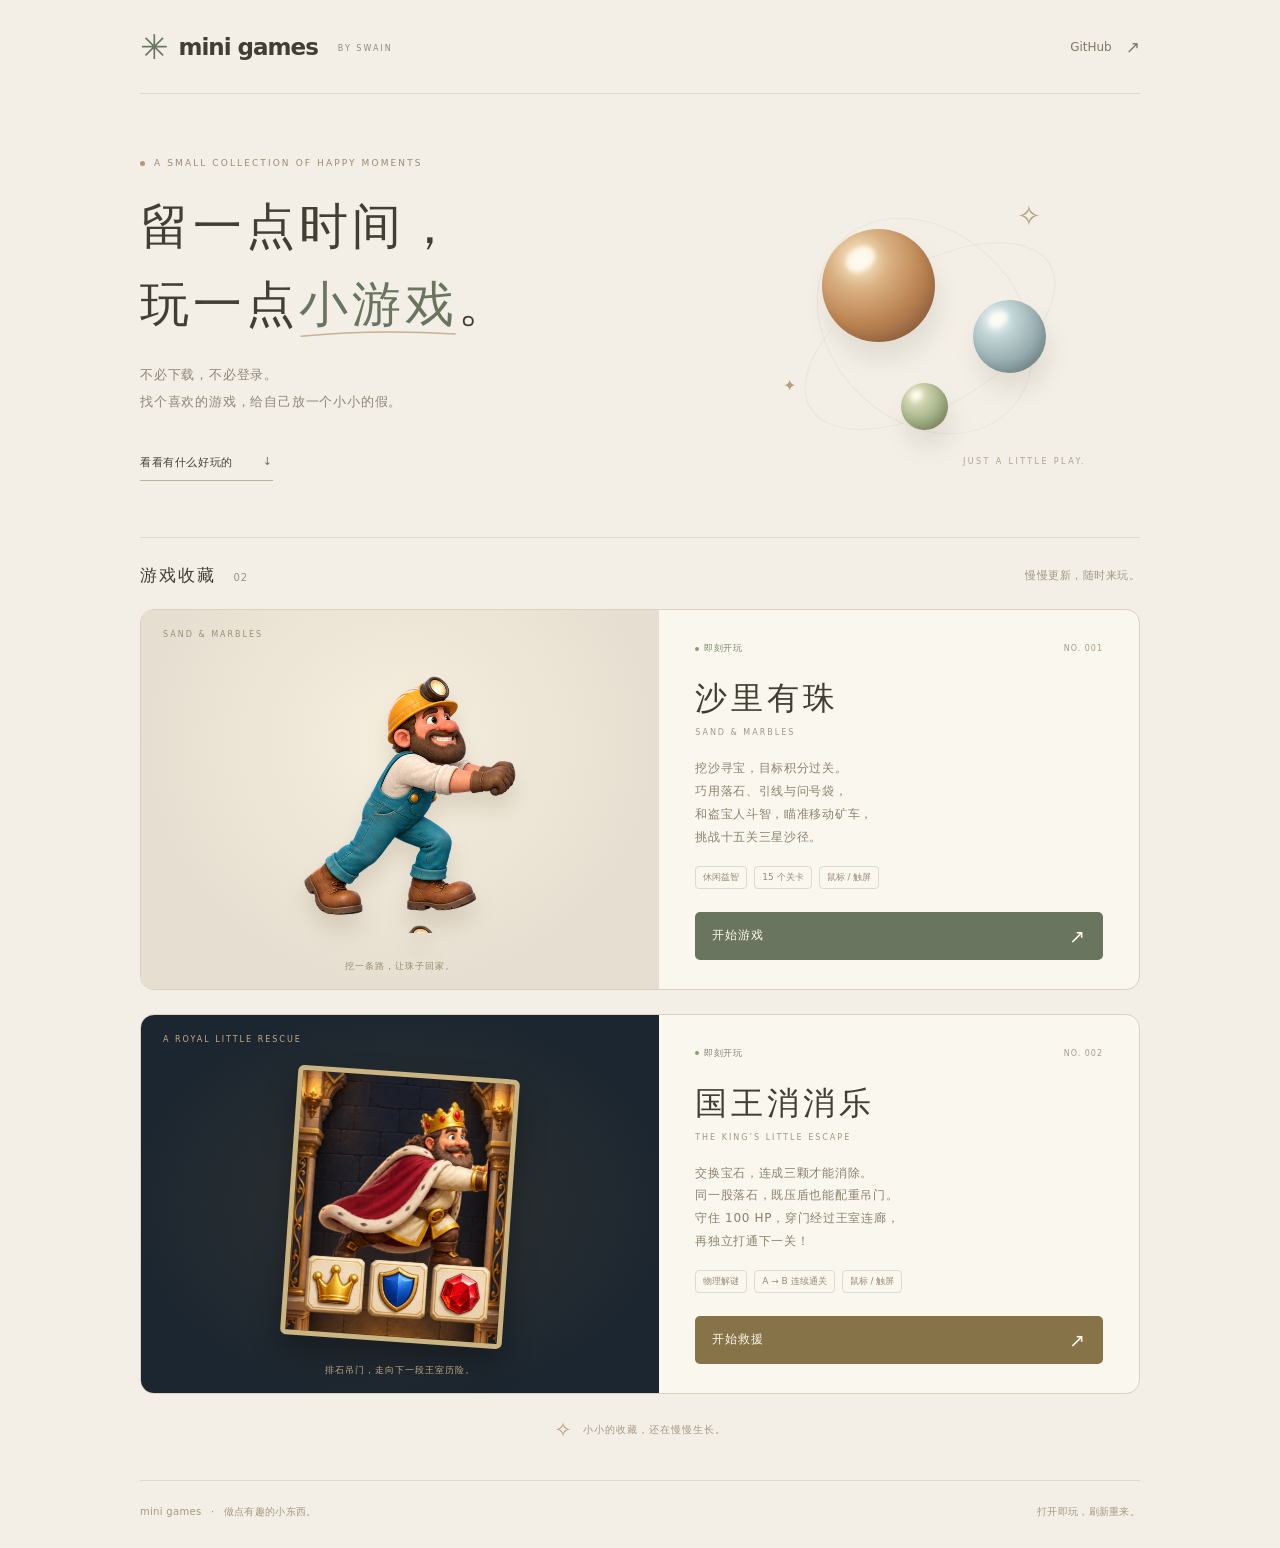
==== index.html @ 4fcfb0bb "Integrate mainline king presentation and publish continuous entry" ====
<!doctype html>
<html lang="zh-CN">
<head>
  <meta charset="utf-8">
  <meta name="viewport" content="width=device-width, initial-scale=1">
  <meta name="theme-color" content="#f3efe7">
  <meta name="description" content="Swain 的小游戏收藏。打开即玩，给日常留一点轻松的空隙。">
  <title>Mini Games · 玩一小会儿</title>
  <link rel="icon" href="data:image/svg+xml,%3Csvg xmlns='http://www.w3.org/2000/svg' viewBox='0 0 64 64'%3E%3Crect x='6' y='6' width='52' height='52' rx='16' fill='%236b7461'/%3E%3Cpath d='M20 32h16m-8-8v16' stroke='%23fff9ec' stroke-width='4' stroke-linecap='round'/%3E%3Ccircle cx='44' cy='27' r='3' fill='%23dcc39b'/%3E%3C/svg%3E">
  <link rel="stylesheet" href="home.css?v=sand-v10">
</head>
<body>
  <div class="site">
    <header class="header">
      <a class="brand" href="./" aria-label="Mini Games 主页"><span class="brand-icon" aria-hidden="true">✳</span>mini games<span class="byline">BY SWAIN</span></a>
      <a class="github" href="https://github.com/SwainWong/mini-games" target="_blank" rel="noopener noreferrer">GitHub <span aria-hidden="true">↗</span></a>
    </header>
    <main>
      <section class="hero" aria-labelledby="hero-title">
        <div class="eyebrow"><span></span> A SMALL COLLECTION OF HAPPY MOMENTS</div>
        <h1 id="hero-title">留一点时间，<br>玩一点<span class="highlight">小游戏<svg aria-hidden="true" viewBox="0 0 220 14"><path d="M3 10Q105 0 216 7"/></svg></span>。</h1>
        <p>不必下载，不必登录。<br>找个喜欢的游戏，给自己放一个小小的假。</p>
        <a class="browse" href="#games">看看有什么好玩的 <span aria-hidden="true">↓</span></a>
        <div class="hero-art" aria-hidden="true"><span class="orbit orbit-one"></span><span class="orbit orbit-two"></span><span class="orb amber"></span><span class="orb blue"></span><span class="orb green"></span><span class="spark spark-one">✧</span><span class="spark spark-two">✦</span><span class="art-caption">JUST A LITTLE PLAY.</span></div>
      </section>
      <section id="games" class="games" aria-labelledby="games-title">
        <div class="section-heading"><h2 id="games-title">游戏收藏 <span>02</span></h2><p>慢慢更新，随时来玩。</p></div>
        <!-- Add one card here when adding a new standalone game directory. -->
        <article class="game-card">
          <a class="game-preview" href="./sand-marbles/?v=10" tabindex="-1" aria-hidden="true"><div class="preview-label">SAND & MARBLES</div><div class="sand-preview-art" role="img" aria-label="2.5D 卡通推车队友"></div><span class="preview-caption">挖一条路，让珠子回家。</span></a>
          <div class="game-copy"><div class="game-meta"><span class="available"><i></i>即刻开玩</span><span>NO. 001</span></div><h3>沙里有珠</h3><p class="game-subtitle">SAND & MARBLES</p><p class="game-description">挖沙寻宝，目标积分过关。<br>巧用落石、引线与问号袋，<br>和盗宝人斗智，瞄准移动矿车，<br>挑战十五关三星沙径。</p><ul class="tags" aria-label="游戏特点"><li>休闲益智</li><li>15 个关卡</li><li>鼠标 / 触屏</li></ul><a class="play" href="./sand-marbles/?v=10">开始游戏 <span aria-hidden="true">↗</span></a></div>
        </article>
        <article class="game-card king-card">
          <a class="game-preview king-preview" href="./king-match/continuous/" tabindex="-1" aria-hidden="true"><div class="preview-label">A ROYAL LITTLE RESCUE</div><div class="royal-cover"><div class="cover-king"></div><div class="cover-gems"><i></i><i></i><i></i></div></div><span class="preview-caption">排石吊门，走向下一段王室历险。</span></a>
          <div class="game-copy"><div class="game-meta"><span class="available"><i></i>即刻开玩</span><span>NO. 002</span></div><h3>国王消消乐</h3><p class="game-subtitle">THE KING’S LITTLE ESCAPE</p><p class="game-description">交换宝石，连成三颗才能消除。<br>同一股落石，既压盾也能配重吊门。<br>守住 100 HP，穿门经过王室连廊，<br>再独立打通下一关！</p><ul class="tags" aria-label="游戏特点"><li>物理解谜</li><li>A → B 连续通关</li><li>鼠标 / 触屏</li></ul><a class="play" href="./king-match/continuous/">开始救援 <span aria-hidden="true">↗</span></a></div>
        </article>
        <p class="collection-note"><span aria-hidden="true">✧</span> 小小的收藏，还在慢慢生长。</p>
      </section>
    </main>
    <footer><span>mini games <span class="footer-dot">·</span> 做点有趣的小东西。</span><span>打开即玩，刷新重来。</span></footer>
  </div>
</body>
</html>
---- home.css ----
:root{color-scheme:light;--paper:#f3efe7;--ink:#423e33;--muted:#928979;--line:#ded8cb;--green:#69755f}*{box-sizing:border-box}html{scroll-behavior:smooth;scroll-padding-top:24px}body{margin:0;background:var(--paper);color:var(--ink);font-family:"PingFang SC","Microsoft YaHei",system-ui,sans-serif;-webkit-font-smoothing:antialiased}a{color:inherit;text-decoration:none;-webkit-tap-highlight-color:transparent}a:focus-visible{outline:2px solid var(--green);outline-offset:6px}.site{width:min(100% - 88px,1000px);margin:auto}.header{height:94px;border-bottom:1px solid var(--line);display:flex;align-items:center;justify-content:space-between}.brand{display:flex;align-items:center;gap:11px;font-size:23px;font-weight:650;letter-spacing:-1px}.brand-icon{font-size:34px;font-weight:400;color:var(--green)}.byline{margin:4px 0 0 9px;font-size:8px;font-weight:400;letter-spacing:2px;color:var(--muted)}.github{font-size:12px;color:#817866;display:flex;align-items:center;gap:14px}.github:hover{color:var(--green)}.github span{font-size:17px}.hero{position:relative;padding:64px 0 56px;overflow:hidden}.eyebrow{font-size:9px;letter-spacing:2.1px;color:#9b8c72;display:flex;align-items:center;gap:9px}.eyebrow>span{display:block;width:5px;height:5px;border-radius:50%;background:#b39970}.hero h1{font-family:"Songti SC","STSong","SimSun",serif;font-size:49px;font-weight:500;letter-spacing:4px;line-height:1.6;margin:20px 0 16px}.highlight{position:relative;color:var(--green)}.highlight svg{position:absolute;bottom:-9px;left:0;width:100%;height:14px;fill:none;stroke:#c6b28f;stroke-width:2;stroke-linecap:round}.hero p{font-size:13px;color:#8f8575;letter-spacing:.8px;line-height:2.1}.browse{display:inline-flex;gap:30px;font-size:11px;letter-spacing:.6px;margin-top:17px;padding:10px 0;border-bottom:1px solid #b3b59f}.browse span{color:var(--green)}.hero-art{position:absolute;right:40px;top:80px;width:330px;height:270px}.orb{position:absolute;border-radius:50%;box-shadow:4px 17px 22px #77634621,inset -4px -5px 8px #3a332119}.orb:after{content:"";position:absolute;top:17%;left:20%;width:27%;height:20%;background:#fffdf3d9;filter:blur(2px);border-radius:50%;transform:rotate(-35deg)}.amber{width:113px;height:113px;left:52px;top:55px;background:radial-gradient(circle at 33% 27%,#fff2d3 0,#dab284 26%,#bd8553 56%,#88583c 91%)}.blue{width:73px;height:73px;left:203px;top:126px;background:radial-gradient(circle at 32% 27%,#f6fcfc 0,#c1d3d4 25%,#95abae 60%,#667e85 94%)}.green{width:47px;height:47px;left:131px;top:209px;background:radial-gradient(circle at 32% 27%,#f2f1d4 0,#cad0a9 25%,#9eac82 60%,#6f7c57 94%)}.orbit{position:absolute;border:1px solid #d8cfc057;width:280px;height:140px;border-radius:50%;top:92px;left:20px;transform:rotate(-31deg)}.orbit-two{transform:rotate(45deg);width:240px;height:190px;left:35px;top:57px}.spark{position:absolute;color:#b4a180}.spark-one{font-size:29px;right:59px;top:25px}.spark-two{font-size:16px;left:13px;top:202px}.art-caption{position:absolute;right:14px;bottom:-22px;font-size:8px;color:#afa28c;letter-spacing:2.4px}.section-heading{display:flex;align-items:center;justify-content:space-between;border-top:1px solid var(--line);padding:26px 0 22px}.section-heading h2{font-size:17px;font-weight:500;letter-spacing:2px;margin:0}.section-heading h2 span{font-size:10px;color:#9b927f;letter-spacing:1px;margin-left:10px}.section-heading p{font-size:11px;letter-spacing:.5px;color:#a09685;margin:0}.game-card{display:grid;grid-template-columns:1.08fr 1fr;border:1px solid #d9d0c0;border-radius:14px;overflow:hidden;background:#faf7ef}.game-preview{position:relative;background:#e6ded0;display:flex;align-items:center;justify-content:center;padding:37px 0 30px;min-height:372px;overflow:hidden}.game-preview:before{position:absolute;content:"";inset:0;background:radial-gradient(ellipse at 50% 35%,#fbf5e3bb,transparent 72%)}.game-preview img{position:relative;width:222px;height:270px;border:5px solid #f1eade;border-radius:5px;box-shadow:0 14px 30px #6c543331;transform:rotate(-5deg);transition:transform .35s}.game-preview:hover img{transform:rotate(-2deg) translateY(-4px)}.preview-label{position:absolute;top:20px;left:22px;color:#9c8e77;font-size:8px;letter-spacing:2px}.preview-caption{position:absolute;bottom:16px;font-size:9px;letter-spacing:1px;color:#9a8971}.game-copy{padding:32px 36px 29px}.game-meta{display:flex;justify-content:space-between;align-items:center;font-size:8px;color:#a69a86;letter-spacing:1px}.available{display:flex;align-items:center;gap:5px;font-size:9px;color:#7d876e;letter-spacing:.6px}.available i{width:4px;height:4px;border-radius:50%;background:#8a9b74}.game-copy h3{font-family:"Songti SC","STSong","SimSun",serif;font-size:32px;font-weight:500;letter-spacing:4px;margin:22px 0 7px}.game-subtitle{font-size:8px;letter-spacing:2px;color:#a19785;margin:0}.game-description{font-size:12px;letter-spacing:.7px;line-height:1.9;color:#8c806c;margin:20px 0 17px}.tags{display:flex;flex-wrap:wrap;gap:7px;list-style:none;padding:0;margin:0 0 23px}.tags li{border:1px solid #e0d9cc;padding:4px 7px;border-radius:4px;font-size:9px;color:#998a74}.play{display:flex;justify-content:space-between;align-items:center;padding:13px 17px;background:var(--green);border-radius:5px;color:#fffaf0;font-size:12px;letter-spacing:1px;transition:background .2s}.play:hover{background:#55634c}.play span{font-size:19px}.collection-note{display:flex;justify-content:center;align-items:center;gap:10px;font-size:10px;letter-spacing:1px;color:#a69880;padding:24px 0 38px;margin:0}.collection-note span{font-size:21px;color:#b7a17e}footer{border-top:1px solid var(--line);padding:24px 0 29px;display:flex;justify-content:space-between;font-size:10px;color:#a49882;letter-spacing:.3px}.footer-dot{padding:0 6px}
@media(max-width:760px){.site{width:calc(100% - 40px)}.header{height:76px}.hero{padding:44px 0 36px}.hero h1{font-size:39px;letter-spacing:2px}.hero-art{right:-84px;top:112px;transform:scale(.65);transform-origin:right center;opacity:.8}.hero p{font-size:12px}.hero .eyebrow{font-size:8px;letter-spacing:1.2px}.game-copy{padding:28px 25px}.game-preview img{width:194px;height:236px}.byline{display:none}.game-card{grid-template-columns:1fr 1fr}.game-copy h3{font-size:28px}.tags{gap:4px}.game-description{font-size:11px}}
@media(max-width:540px){.brand{font-size:22px}.hero h1{font-size:35px}.hero-art{right:-110px;top:110px;transform:scale(.5);opacity:.65;pointer-events:none}.hero p{font-size:11px}.hero-art .art-caption{display:none}.game-card{grid-template-columns:1fr}.game-preview{min-height:300px;padding:28px 0}.game-preview img{width:190px;height:231px}.game-copy{padding:26px}.game-meta{font-size:9px}.game-copy h3{font-size:30px;margin-top:18px}.game-description{font-size:12px}.game-description br:last-child{display:none}.tags{margin-bottom:21px}.play{padding:14px 17px}.section-heading h2{font-size:15px}.section-heading p{font-size:10px}.section-heading{padding:23px 0 18px}.collection-note{padding-bottom:28px}footer{gap:15px;line-height:1.7;font-size:9px}.github{font-size:11px}.browse{margin-top:14px}}
@media(max-width:540px){.hero-art{display:none}.game-description br:last-child{display:initial}}
@media(prefers-reduced-motion:reduce){html{scroll-behavior:auto}*{transition:none!important}}

.game-card+.game-card{margin-top:24px}.king-preview{background:#1c2630}.king-preview:before{background:radial-gradient(ellipse at center,#a37d4028,transparent 75%)}.king-preview .preview-label,.king-preview .preview-caption{color:#c4ac83}.royal-cover{width:222px;height:270px;border:5px solid #cab482;border-radius:6px;background:url('./king-match/assets/castle.png') center/cover;position:relative;transform:rotate(4deg);box-shadow:0 14px 30px #0005}.cover-king{position:absolute;width:170px;height:170px;left:21px;top:17px;background-image:url('./king-match/assets/royal-atlas.png');background-size:531px 531px;background-position:-6px -160px;background-repeat:no-repeat}.cover-gems{position:absolute;bottom:17px;left:15px;display:flex;gap:3px}.cover-gems i{width:60px;height:60px;background-image:url('./king-match/assets/royal-atlas.png');background-size:216px 216px;background-position:-7px -4px}.cover-gems i:nth-child(2){background-position:-77px -4px}.cover-gems i:nth-child(3){background-position:-148px -4px}.king-card .play{background:#867347}

.sand-preview-art{position:relative;width:260px;height:260px;background:url("./sand-marbles/assets/porter-v8.png") left top/300% auto no-repeat;filter:drop-shadow(0 15px 10px #6c543328);transition:transform .3s}.game-preview:hover .sand-preview-art{transform:rotate(-3deg) scale(1.03)}
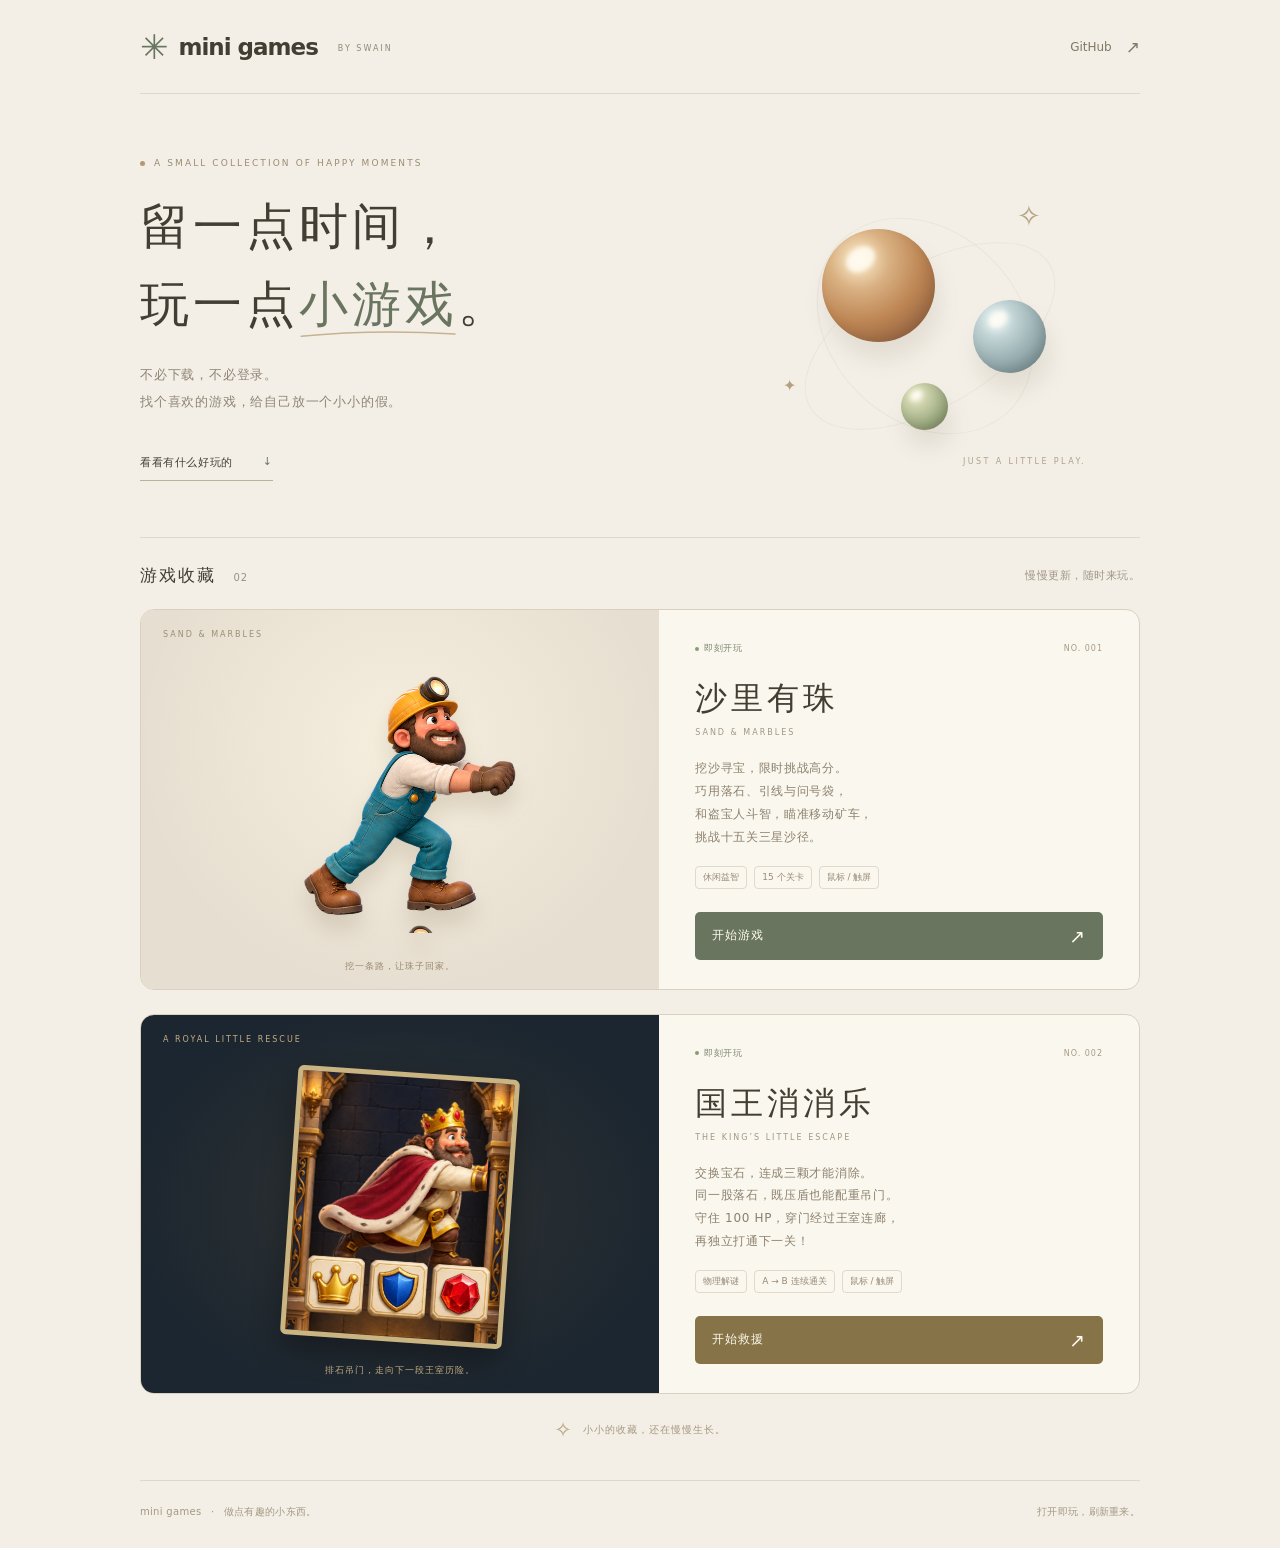
==== commit 6533cf2a: "Merge remote-tracking branch 'origin/main' into codex/sand-round-end-20260918114510" ====
--- a/index.html
+++ b/index.html
@@ -7,7 +7,7 @@
   <meta name="description" content="Swain 的小游戏收藏。打开即玩，给日常留一点轻松的空隙。">
   <title>Mini Games · 玩一小会儿</title>
   <link rel="icon" href="data:image/svg+xml,%3Csvg xmlns='http://www.w3.org/2000/svg' viewBox='0 0 64 64'%3E%3Crect x='6' y='6' width='52' height='52' rx='16' fill='%236b7461'/%3E%3Cpath d='M20 32h16m-8-8v16' stroke='%23fff9ec' stroke-width='4' stroke-linecap='round'/%3E%3Ccircle cx='44' cy='27' r='3' fill='%23dcc39b'/%3E%3C/svg%3E">
-  <link rel="stylesheet" href="home.css?v=sand-v10">
+  <link rel="stylesheet" href="home.css?v=sand-v11">
 </head>
 <body>
   <div class="site">
@@ -27,8 +27,8 @@
         <div class="section-heading"><h2 id="games-title">游戏收藏 <span>02</span></h2><p>慢慢更新，随时来玩。</p></div>
         <!-- Add one card here when adding a new standalone game directory. -->
         <article class="game-card">
-          <a class="game-preview" href="./sand-marbles/?v=10" tabindex="-1" aria-hidden="true"><div class="preview-label">SAND & MARBLES</div><div class="sand-preview-art" role="img" aria-label="2.5D 卡通推车队友"></div><span class="preview-caption">挖一条路，让珠子回家。</span></a>
-          <div class="game-copy"><div class="game-meta"><span class="available"><i></i>即刻开玩</span><span>NO. 001</span></div><h3>沙里有珠</h3><p class="game-subtitle">SAND & MARBLES</p><p class="game-description">挖沙寻宝，目标积分过关。<br>巧用落石、引线与问号袋，<br>和盗宝人斗智，瞄准移动矿车，<br>挑战十五关三星沙径。</p><ul class="tags" aria-label="游戏特点"><li>休闲益智</li><li>15 个关卡</li><li>鼠标 / 触屏</li></ul><a class="play" href="./sand-marbles/?v=10">开始游戏 <span aria-hidden="true">↗</span></a></div>
+          <a class="game-preview" href="./sand-marbles/?v=11" tabindex="-1" aria-hidden="true"><div class="preview-label">SAND & MARBLES</div><div class="sand-preview-art" role="img" aria-label="2.5D 卡通推车队友"></div><span class="preview-caption">挖一条路，让珠子回家。</span></a>
+          <div class="game-copy"><div class="game-meta"><span class="available"><i></i>即刻开玩</span><span>NO. 001</span></div><h3>沙里有珠</h3><p class="game-subtitle">SAND & MARBLES</p><p class="game-description">挖沙寻宝，限时挑战高分。<br>巧用落石、引线与问号袋，<br>和盗宝人斗智，瞄准移动矿车，<br>挑战十五关三星沙径。</p><ul class="tags" aria-label="游戏特点"><li>休闲益智</li><li>15 个关卡</li><li>鼠标 / 触屏</li></ul><a class="play" href="./sand-marbles/?v=11">开始游戏 <span aria-hidden="true">↗</span></a></div>
         </article>
         <article class="game-card king-card">
           <a class="game-preview king-preview" href="./king-match/continuous/" tabindex="-1" aria-hidden="true"><div class="preview-label">A ROYAL LITTLE RESCUE</div><div class="royal-cover"><div class="cover-king"></div><div class="cover-gems"><i></i><i></i><i></i></div></div><span class="preview-caption">排石吊门，走向下一段王室历险。</span></a>
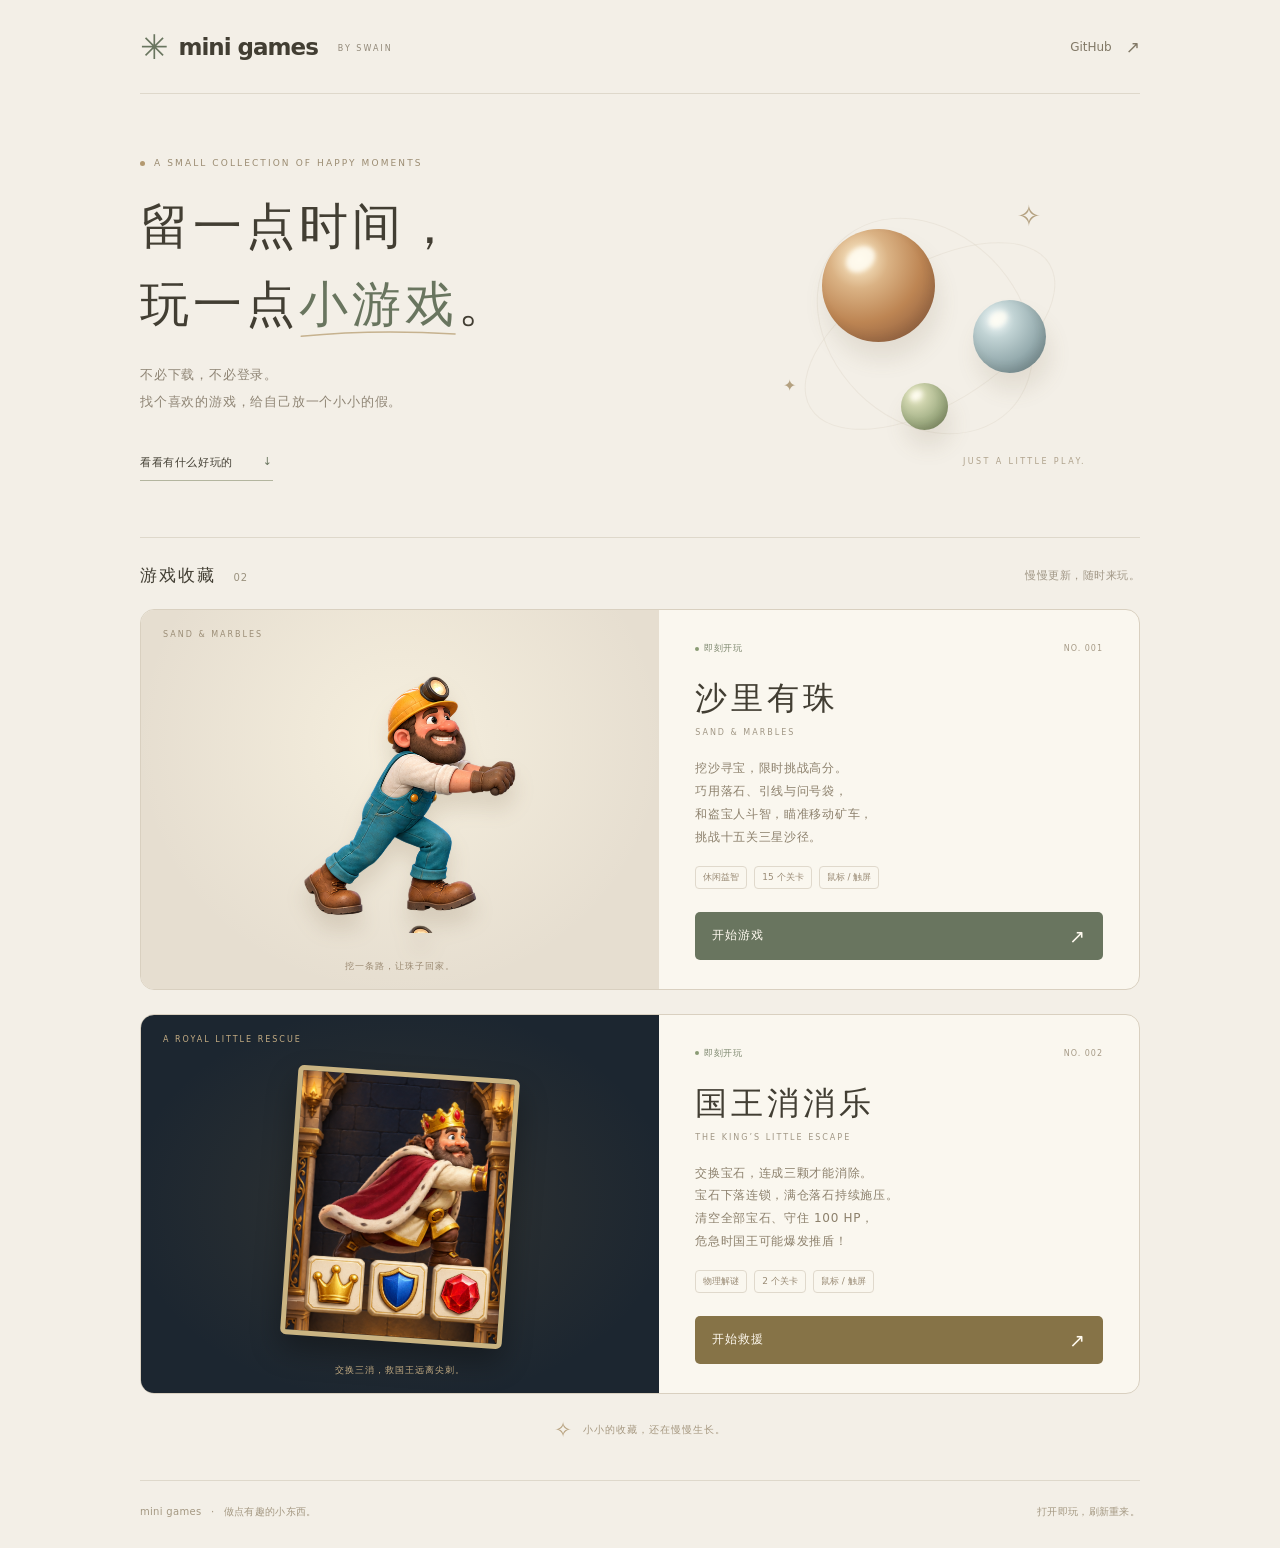
==== commit 407bc0ac: "Keep qualified rounds playing until time or opportunities run out" ====
--- a/index.html
+++ b/index.html
@@ -31,8 +31,8 @@
           <div class="game-copy"><div class="game-meta"><span class="available"><i></i>即刻开玩</span><span>NO. 001</span></div><h3>沙里有珠</h3><p class="game-subtitle">SAND & MARBLES</p><p class="game-description">挖沙寻宝，限时挑战高分。<br>巧用落石、引线与问号袋，<br>和盗宝人斗智，瞄准移动矿车，<br>挑战十五关三星沙径。</p><ul class="tags" aria-label="游戏特点"><li>休闲益智</li><li>15 个关卡</li><li>鼠标 / 触屏</li></ul><a class="play" href="./sand-marbles/?v=11">开始游戏 <span aria-hidden="true">↗</span></a></div>
         </article>
         <article class="game-card king-card">
-          <a class="game-preview king-preview" href="./king-match/continuous/" tabindex="-1" aria-hidden="true"><div class="preview-label">A ROYAL LITTLE RESCUE</div><div class="royal-cover"><div class="cover-king"></div><div class="cover-gems"><i></i><i></i><i></i></div></div><span class="preview-caption">排石吊门，走向下一段王室历险。</span></a>
-          <div class="game-copy"><div class="game-meta"><span class="available"><i></i>即刻开玩</span><span>NO. 002</span></div><h3>国王消消乐</h3><p class="game-subtitle">THE KING’S LITTLE ESCAPE</p><p class="game-description">交换宝石，连成三颗才能消除。<br>同一股落石，既压盾也能配重吊门。<br>守住 100 HP，穿门经过王室连廊，<br>再独立打通下一关！</p><ul class="tags" aria-label="游戏特点"><li>物理解谜</li><li>A → B 连续通关</li><li>鼠标 / 触屏</li></ul><a class="play" href="./king-match/continuous/">开始救援 <span aria-hidden="true">↗</span></a></div>
+          <a class="game-preview king-preview" href="./king-match/" tabindex="-1" aria-hidden="true"><div class="preview-label">A ROYAL LITTLE RESCUE</div><div class="royal-cover"><div class="cover-king"></div><div class="cover-gems"><i></i><i></i><i></i></div></div><span class="preview-caption">交换三消，救国王远离尖刺。</span></a>
+          <div class="game-copy"><div class="game-meta"><span class="available"><i></i>即刻开玩</span><span>NO. 002</span></div><h3>国王消消乐</h3><p class="game-subtitle">THE KING’S LITTLE ESCAPE</p><p class="game-description">交换宝石，连成三颗才能消除。<br>宝石下落连锁，满仓落石持续施压。<br>清空全部宝石、守住 100 HP，<br>危急时国王可能爆发推盾！</p><ul class="tags" aria-label="游戏特点"><li>物理解谜</li><li>2 个关卡</li><li>鼠标 / 触屏</li></ul><a class="play" href="./king-match/">开始救援 <span aria-hidden="true">↗</span></a></div>
         </article>
         <p class="collection-note"><span aria-hidden="true">✧</span> 小小的收藏，还在慢慢生长。</p>
       </section>
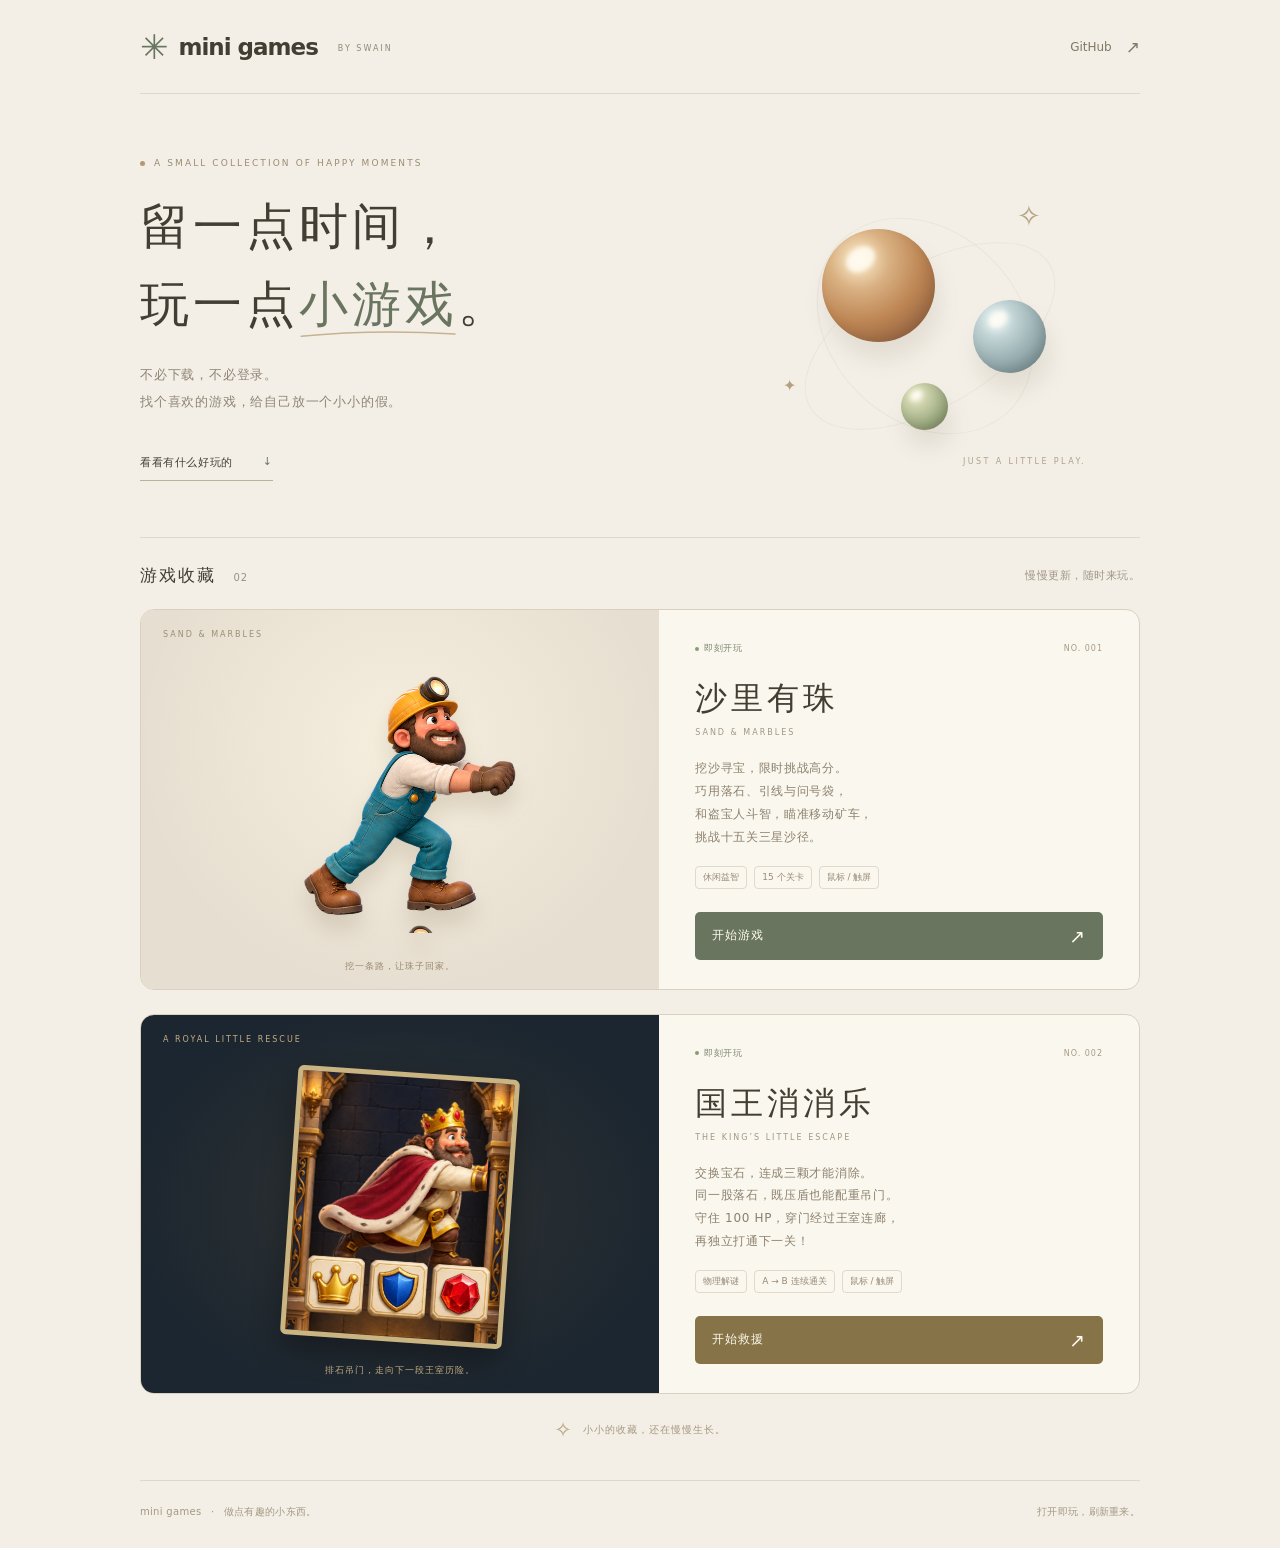
==== commit bb5eea89: "Add physical thief pickup and leaking bags, cart pushing, and useful bomb routes" ====
--- a/index.html
+++ b/index.html
@@ -7,7 +7,7 @@
   <meta name="description" content="Swain 的小游戏收藏。打开即玩，给日常留一点轻松的空隙。">
   <title>Mini Games · 玩一小会儿</title>
   <link rel="icon" href="data:image/svg+xml,%3Csvg xmlns='http://www.w3.org/2000/svg' viewBox='0 0 64 64'%3E%3Crect x='6' y='6' width='52' height='52' rx='16' fill='%236b7461'/%3E%3Cpath d='M20 32h16m-8-8v16' stroke='%23fff9ec' stroke-width='4' stroke-linecap='round'/%3E%3Ccircle cx='44' cy='27' r='3' fill='%23dcc39b'/%3E%3C/svg%3E">
-  <link rel="stylesheet" href="home.css?v=sand-v11">
+  <link rel="stylesheet" href="home.css?v=sand-v12">
 </head>
 <body>
   <div class="site">
@@ -27,12 +27,12 @@
         <div class="section-heading"><h2 id="games-title">游戏收藏 <span>02</span></h2><p>慢慢更新，随时来玩。</p></div>
         <!-- Add one card here when adding a new standalone game directory. -->
         <article class="game-card">
-          <a class="game-preview" href="./sand-marbles/?v=11" tabindex="-1" aria-hidden="true"><div class="preview-label">SAND & MARBLES</div><div class="sand-preview-art" role="img" aria-label="2.5D 卡通推车队友"></div><span class="preview-caption">挖一条路，让珠子回家。</span></a>
-          <div class="game-copy"><div class="game-meta"><span class="available"><i></i>即刻开玩</span><span>NO. 001</span></div><h3>沙里有珠</h3><p class="game-subtitle">SAND & MARBLES</p><p class="game-description">挖沙寻宝，限时挑战高分。<br>巧用落石、引线与问号袋，<br>和盗宝人斗智，瞄准移动矿车，<br>挑战十五关三星沙径。</p><ul class="tags" aria-label="游戏特点"><li>休闲益智</li><li>15 个关卡</li><li>鼠标 / 触屏</li></ul><a class="play" href="./sand-marbles/?v=11">开始游戏 <span aria-hidden="true">↗</span></a></div>
+          <a class="game-preview" href="./sand-marbles/?v=12" tabindex="-1" aria-hidden="true"><div class="preview-label">SAND & MARBLES</div><div class="sand-preview-art" role="img" aria-label="2.5D 卡通推车队友"></div><span class="preview-caption">挖一条路，让珠子回家。</span></a>
+          <div class="game-copy"><div class="game-meta"><span class="available"><i></i>即刻开玩</span><span>NO. 001</span></div><h3>沙里有珠</h3><p class="game-subtitle">SAND & MARBLES</p><p class="game-description">挖沙寻宝，限时挑战高分。<br>巧用落石、引线与问号袋，<br>和盗宝人斗智，瞄准移动矿车，<br>挑战十五关三星沙径。</p><ul class="tags" aria-label="游戏特点"><li>休闲益智</li><li>15 个关卡</li><li>鼠标 / 触屏</li></ul><a class="play" href="./sand-marbles/?v=12">开始游戏 <span aria-hidden="true">↗</span></a></div>
         </article>
         <article class="game-card king-card">
-          <a class="game-preview king-preview" href="./king-match/" tabindex="-1" aria-hidden="true"><div class="preview-label">A ROYAL LITTLE RESCUE</div><div class="royal-cover"><div class="cover-king"></div><div class="cover-gems"><i></i><i></i><i></i></div></div><span class="preview-caption">交换三消，救国王远离尖刺。</span></a>
-          <div class="game-copy"><div class="game-meta"><span class="available"><i></i>即刻开玩</span><span>NO. 002</span></div><h3>国王消消乐</h3><p class="game-subtitle">THE KING’S LITTLE ESCAPE</p><p class="game-description">交换宝石，连成三颗才能消除。<br>宝石下落连锁，满仓落石持续施压。<br>清空全部宝石、守住 100 HP，<br>危急时国王可能爆发推盾！</p><ul class="tags" aria-label="游戏特点"><li>物理解谜</li><li>2 个关卡</li><li>鼠标 / 触屏</li></ul><a class="play" href="./king-match/">开始救援 <span aria-hidden="true">↗</span></a></div>
+          <a class="game-preview king-preview" href="./king-match/continuous/" tabindex="-1" aria-hidden="true"><div class="preview-label">A ROYAL LITTLE RESCUE</div><div class="royal-cover"><div class="cover-king"></div><div class="cover-gems"><i></i><i></i><i></i></div></div><span class="preview-caption">排石吊门，走向下一段王室历险。</span></a>
+          <div class="game-copy"><div class="game-meta"><span class="available"><i></i>即刻开玩</span><span>NO. 002</span></div><h3>国王消消乐</h3><p class="game-subtitle">THE KING’S LITTLE ESCAPE</p><p class="game-description">交换宝石，连成三颗才能消除。<br>同一股落石，既压盾也能配重吊门。<br>守住 100 HP，穿门经过王室连廊，<br>再独立打通下一关！</p><ul class="tags" aria-label="游戏特点"><li>物理解谜</li><li>A → B 连续通关</li><li>鼠标 / 触屏</li></ul><a class="play" href="./king-match/continuous/">开始救援 <span aria-hidden="true">↗</span></a></div>
         </article>
         <p class="collection-note"><span aria-hidden="true">✧</span> 小小的收藏，还在慢慢生长。</p>
       </section>
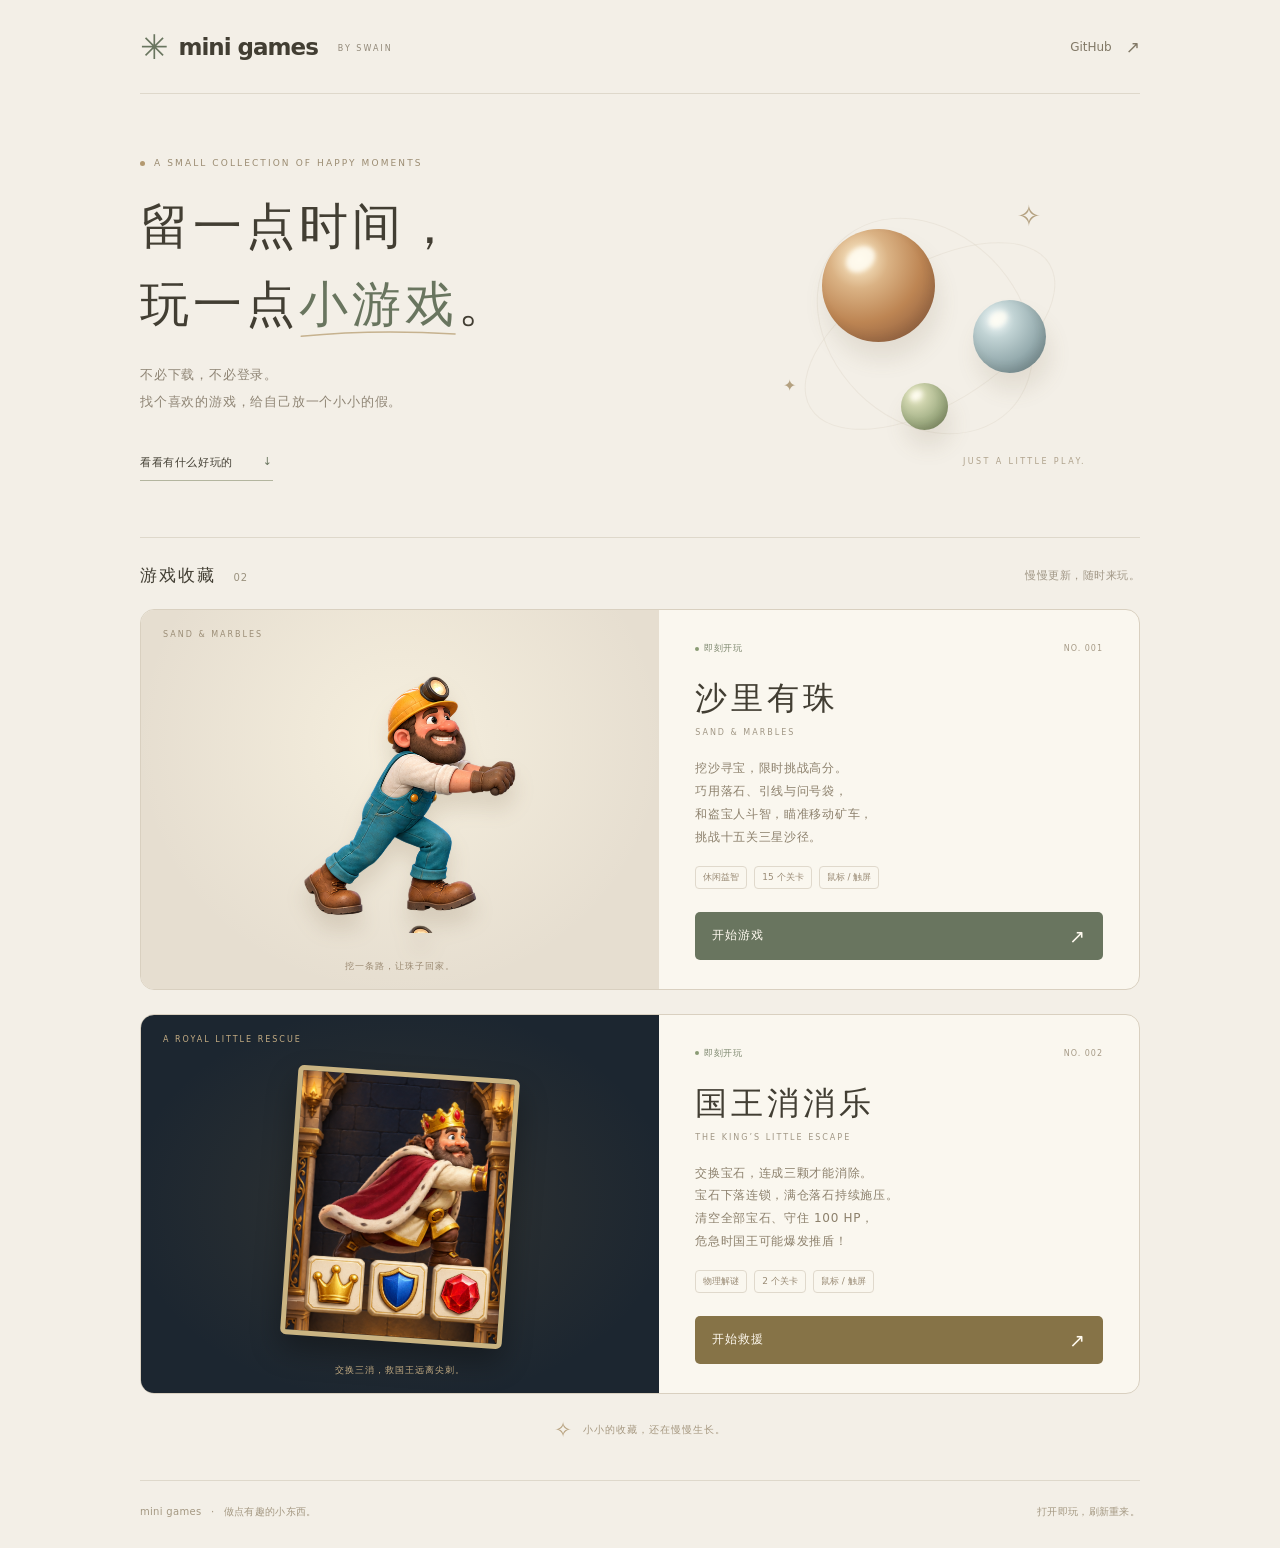
==== commit 4768f968: "Restore only king match to September 18 08:58 version" ====
--- a/index.html
+++ b/index.html
@@ -27,12 +27,12 @@
         <div class="section-heading"><h2 id="games-title">游戏收藏 <span>02</span></h2><p>慢慢更新，随时来玩。</p></div>
         <!-- Add one card here when adding a new standalone game directory. -->
         <article class="game-card">
-          <a class="game-preview" href="./sand-marbles/?v=12" tabindex="-1" aria-hidden="true"><div class="preview-label">SAND & MARBLES</div><div class="sand-preview-art" role="img" aria-label="2.5D 卡通推车队友"></div><span class="preview-caption">挖一条路，让珠子回家。</span></a>
-          <div class="game-copy"><div class="game-meta"><span class="available"><i></i>即刻开玩</span><span>NO. 001</span></div><h3>沙里有珠</h3><p class="game-subtitle">SAND & MARBLES</p><p class="game-description">挖沙寻宝，限时挑战高分。<br>巧用落石、引线与问号袋，<br>和盗宝人斗智，瞄准移动矿车，<br>挑战十五关三星沙径。</p><ul class="tags" aria-label="游戏特点"><li>休闲益智</li><li>15 个关卡</li><li>鼠标 / 触屏</li></ul><a class="play" href="./sand-marbles/?v=12">开始游戏 <span aria-hidden="true">↗</span></a></div>
+          <a class="game-preview" href="./sand-marbles/?v=15" tabindex="-1" aria-hidden="true"><div class="preview-label">SAND & MARBLES</div><div class="sand-preview-art" role="img" aria-label="2.5D 卡通推车队友"></div><span class="preview-caption">挖一条路，让珠子回家。</span></a>
+          <div class="game-copy"><div class="game-meta"><span class="available"><i></i>即刻开玩</span><span>NO. 001</span></div><h3>沙里有珠</h3><p class="game-subtitle">SAND & MARBLES</p><p class="game-description">挖沙寻宝，限时挑战高分。<br>巧用落石、引线与问号袋，<br>和盗宝人斗智，瞄准移动矿车，<br>挑战十五关三星沙径。</p><ul class="tags" aria-label="游戏特点"><li>休闲益智</li><li>15 个关卡</li><li>鼠标 / 触屏</li></ul><a class="play" href="./sand-marbles/?v=15">开始游戏 <span aria-hidden="true">↗</span></a></div>
         </article>
         <article class="game-card king-card">
-          <a class="game-preview king-preview" href="./king-match/continuous/" tabindex="-1" aria-hidden="true"><div class="preview-label">A ROYAL LITTLE RESCUE</div><div class="royal-cover"><div class="cover-king"></div><div class="cover-gems"><i></i><i></i><i></i></div></div><span class="preview-caption">排石吊门，走向下一段王室历险。</span></a>
-          <div class="game-copy"><div class="game-meta"><span class="available"><i></i>即刻开玩</span><span>NO. 002</span></div><h3>国王消消乐</h3><p class="game-subtitle">THE KING’S LITTLE ESCAPE</p><p class="game-description">交换宝石，连成三颗才能消除。<br>同一股落石，既压盾也能配重吊门。<br>守住 100 HP，穿门经过王室连廊，<br>再独立打通下一关！</p><ul class="tags" aria-label="游戏特点"><li>物理解谜</li><li>A → B 连续通关</li><li>鼠标 / 触屏</li></ul><a class="play" href="./king-match/continuous/">开始救援 <span aria-hidden="true">↗</span></a></div>
+          <a class="game-preview king-preview" href="./king-match/" tabindex="-1" aria-hidden="true"><div class="preview-label">A ROYAL LITTLE RESCUE</div><div class="royal-cover"><div class="cover-king"></div><div class="cover-gems"><i></i><i></i><i></i></div></div><span class="preview-caption">交换三消，救国王远离尖刺。</span></a>
+          <div class="game-copy"><div class="game-meta"><span class="available"><i></i>即刻开玩</span><span>NO. 002</span></div><h3>国王消消乐</h3><p class="game-subtitle">THE KING’S LITTLE ESCAPE</p><p class="game-description">交换宝石，连成三颗才能消除。<br>宝石下落连锁，满仓落石持续施压。<br>清空全部宝石、守住 100 HP，<br>危急时国王可能爆发推盾！</p><ul class="tags" aria-label="游戏特点"><li>物理解谜</li><li>2 个关卡</li><li>鼠标 / 触屏</li></ul><a class="play" href="./king-match/">开始救援 <span aria-hidden="true">↗</span></a></div>
         </article>
         <p class="collection-note"><span aria-hidden="true">✧</span> 小小的收藏，还在慢慢生长。</p>
       </section>
